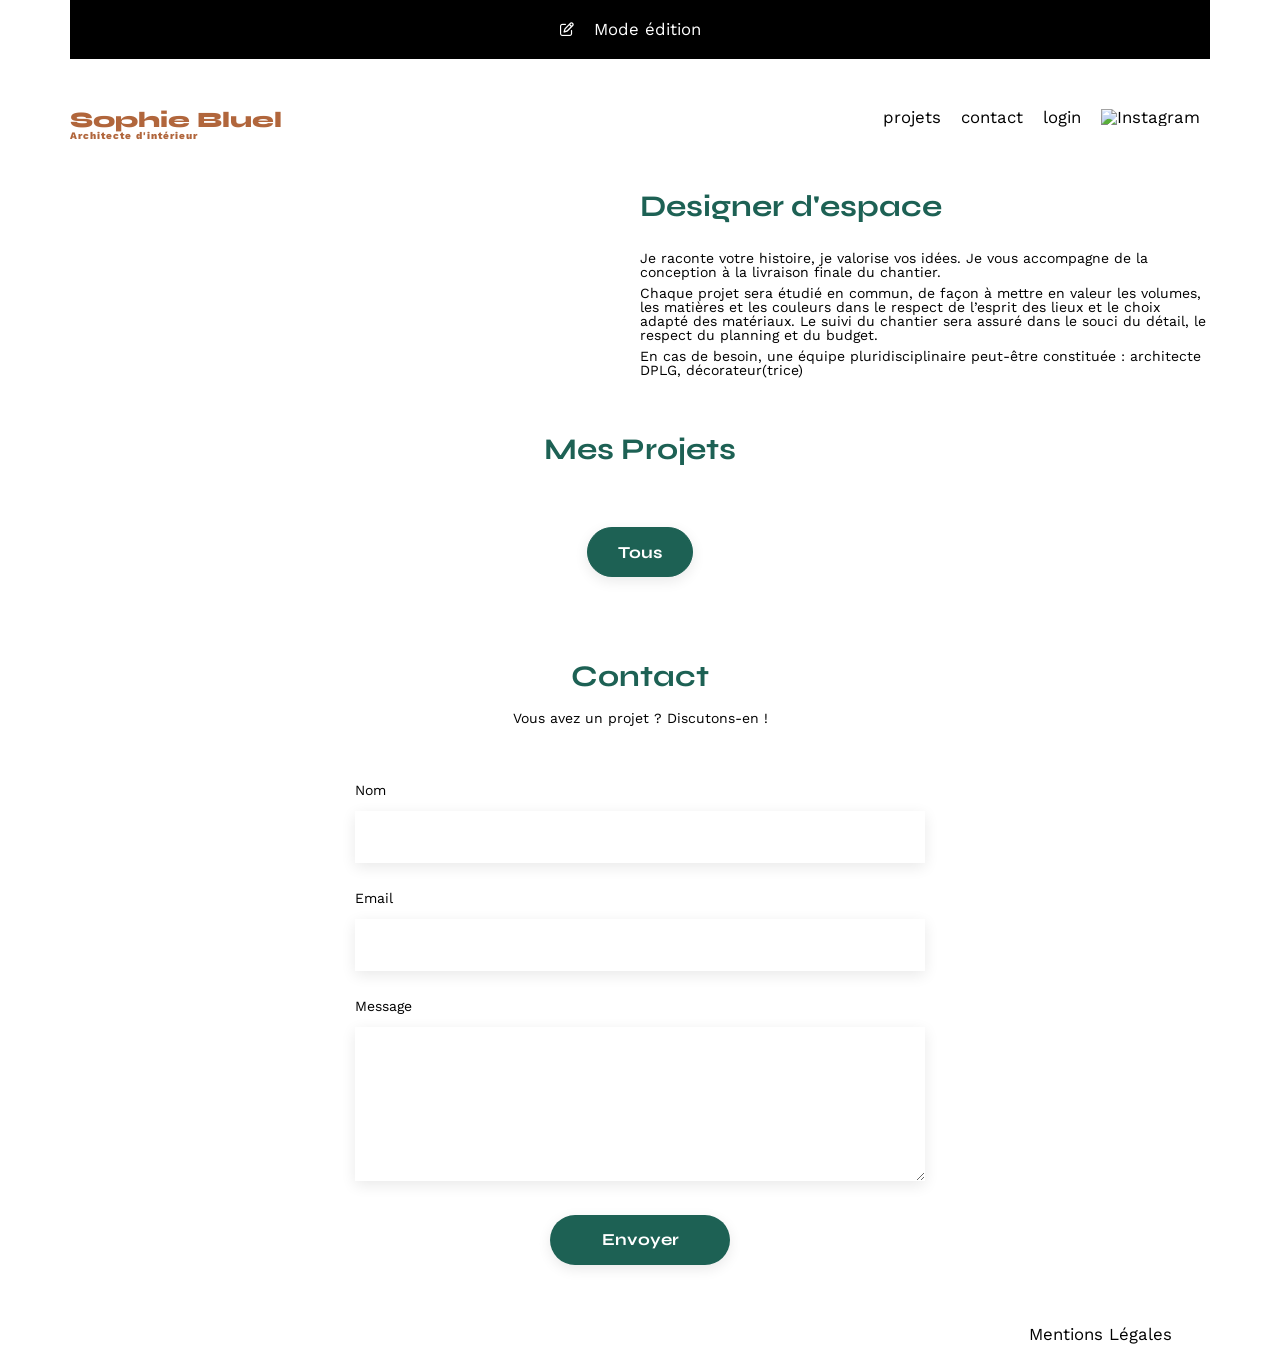
==== FrontEnd/index.html @ e696f2a2 "html css/ ajout du bandeau mode edition js/ajout du passage en mode edition dynamique" ====
<!doctype html>
<html lang="fr">
  <head>
    <meta charset="UTF-8" />
    <title>Sophie Bluel - Architecte d'intérieur</title>
    <meta name="viewport" content="width=device-width, initial-scale=1.0" />
    <link rel="preconnect" href="https://fonts.googleapis.com" />
    <link rel="preconnect" href="https://fonts.gstatic.com" crossorigin />
    <link
      href="https://fonts.googleapis.com/css2?family=Syne:wght@700;800&family=Work+Sans&display=swap"
      rel="stylesheet"
    />
    <meta name="description" content="" />
    <link rel="stylesheet" href="./assets/style.css" />
     <link rel="stylesheet" href="https://cdnjs.cloudflare.com/ajax/libs/font-awesome/6.5.0/css/all.min.css">

    <script src="assets/script/main-page.js" defer></script>
	
  </head>
  <body>
    <div class="edition-mode hidden">
      <i class="fa-regular fa-pen-to-square"></i>

      <p>Mode édition</p>
    </div>
    <header>
      
      <a href="index.html"><h1>Sophie Bluel <span>Architecte d'intérieur</span></h1></a>
      <nav>
        <ul>
          <li>projets</li>
          <li>contact</li>
         <a href="./pages/login.html"> <li>login</li></a>
          <li><img src="./assets/icons/instagram.png" alt="Instagram" /></li>
        </ul>
      </nav>
    </header>
    <main>
      <section id="introduction">
        <figure>
          <img src="./assets/images/sophie-bluel.png" alt="" />
        </figure>
        <article>
          <h2>Designer d'espace</h2>
          <p>
            Je raconte votre histoire, je valorise vos idées. Je vous accompagne
            de la conception à la livraison finale du chantier.
          </p>
          <p>
            Chaque projet sera étudié en commun, de façon à mettre en valeur les
            volumes, les matières et les couleurs dans le respect de l’esprit
            des lieux et le choix adapté des matériaux. Le suivi du chantier
            sera assuré dans le souci du détail, le respect du planning et du
            budget.
          </p>
          <p>
            En cas de besoin, une équipe pluridisciplinaire peut-être constituée
            : architecte DPLG, décorateur(trice)
          </p>
        </article>
      </section>
      <section id="portfolio">
        <h2>Mes Projets</h2>
        <div class="button_container">
          <button id="button-all" class="button_active">Tous</button>
        </div>
        <div id="gallery" class="gallery">
          <!-- Ici la gellerie charger depuis l'API -->
        </div>



      </section>
      <section id="contact">
        <h2>Contact</h2>
        <p>Vous avez un projet ? Discutons-en !</p>
        <form action="#" method="post">
          <label for="name">Nom</label>
          <input type="text" name="name" id="name" />
          <label for="email">Email</label>
          <input type="email" name="email" id="email" />
          <label for="message">Message</label>
          <textarea name="message" id="message" cols="30" rows="10"></textarea>
          <input type="submit" value="Envoyer" />
        </form>
      </section>
    </main>

    <footer>
      <nav>
        <ul>
          <li>Mentions Légales</li>
        </ul>
      </nav>
    </footer>
  </body>
</html>
---- FrontEnd/assets/style.css ----
/* http://meyerweb.com/eric/tools/css/reset/
   v2.0 | 20110126
   License: none (public domain)
*/

html, body, div, span, applet, object, iframe,
h1, h2, h3, h4, h5, h6, p, blockquote, pre,
a, abbr, acronym, address, big, cite, code,
del, dfn, em, img, ins, kbd, q, s, samp,
small, strike, strong, sub, sup, tt, var,
b, u, i, center,
dl, dt, dd, ol, ul, li,
fieldset, form, label, legend,
table, caption, tbody, tfoot, thead, tr, th, td,
article, aside, canvas, details, embed,
figure, figcaption, footer, header, hgroup,
menu, nav, output, ruby, section, summary,
time, mark, audio, video {
	margin: 0;
	padding: 0;
	border: 0;
	font-size: 100%;
	font: inherit;
	vertical-align: baseline;
}
/* HTML5 display-role reset for older browsers */
article, aside, details, figcaption, figure,
footer, header, hgroup, menu, nav, section {
	display: block;
}
body {
	line-height: 1;
}
ol, ul {
	list-style: none;
}
blockquote, q {
	quotes: none;
}
blockquote:before, blockquote:after,
q:before, q:after {
	content: '';
	content: none;
}
table {
	border-collapse: collapse;
	border-spacing: 0;
}
/** end reset css**/
body {
	max-width: 1140px;
	margin:auto;
	font-family: 'Work Sans' ;
	font-size: 14px;
}
header {
	display: flex;
	justify-content: space-between;
	margin: 50px 0
}
section {
	margin: 50px 0
}

h1{
	display: flex;
	flex-direction: column;
	font-family: 'Syne';
	font-size: 22px;
	font-weight: 800;
	color: #B1663C
}

h1 > span {
	font-family: 'Work Sans';
	font-size:10px;
	letter-spacing: 0.1em;
;
}

h2{
	font-family: 'Syne';
	font-weight: 700;
	font-size: 30px;
	color: #1D6154
}
nav ul {
	display: flex;
	align-items: center;
	list-style-type: none;

}
nav li {
	padding: 0 10px;
	font-size: 1.2em;
}

li:hover {
	color: #B1663C;
}
#introduction {
	display: flex;
	align-items: center;
}
#introduction figure {
	flex: 1
}
#introduction img {
	display: block;
	margin: auto;
	width: 80%;
}

#introduction article {
	flex: 1
}
#introduction h2 {
	margin-bottom: 1em;
}

#introduction p {
	margin-bottom: 0.5em;
}
#portfolio h2 {
	text-align: center;
	margin-bottom: 1em;
}
.gallery {
	width: 100%;
	display: grid;
	grid-template-columns: 1fr 1fr 1fr;
	grid-column-gap: 20px;
	grid-row-gap: 20px;
}

.gallery img {
	width: 100%;

}
#contact {
	width: 50%;
margin: auto;
}
#contact > * {
	text-align: center;

}
#contact h2{
	margin-bottom: 20px;
}
#contact form {
	text-align: left;
	margin-top:30px;
	display: flex;
	flex-direction: column;
}

#contact input {
	height: 50px;
	font-size: 1.2em;
	border: none;
	box-shadow: 0px 4px 14px rgba(0, 0, 0, 0.09);
}
#contact label {
	margin: 2em 0 1em 0;
}
#contact textarea {
	border: none;
	box-shadow: 0px 4px 14px rgba(0, 0, 0, 0.09);
}

input[type="submit"] {
	font-family: 'Syne';
	font-weight: 700;
	color: white;
	background-color: #1D6154;
	margin : 2em auto ;
	width: 180px;
	text-align: center;
	border-radius: 60px ;
}

footer nav ul {
	display: flex;
	justify-content: flex-end;
	margin: 2em
}



/**********CSS ajouter***************/
.button_container button{
font-family: 'Syne';
	font-weight: 700;
	
	margin : 2em auto ;
	padding: 0px 30px;
	text-align: center;
	border-radius: 60px ;
	height: 50px;
	font-size: 1.2em;
	border: 1px, solid ;
	border-color: #1D6154;
	box-shadow: 0px 4px 14px rgba(0, 0, 0, 0.09);
}
input[type="submit"], .button_active{

color: white;
	background-color: #1D6154;
}

.button_inactive{
color: #1D6154;
	background-color: white;

}

.button_container{
display: flex;
justify-content: center;
width: fit-content;
margin: 0 auto;
gap: 10px;

}

.teste{
background-color: #5da1b6;

}

.hidden{
display: none;

}

a {
text-decoration: none;
color: inherit;
cursor: pointer;
}

.edition-mode{
display: flex;
	background-color: black;
	flex-direction: row;
	align-items: center;
	justify-content: center;
}

.edition-mode p{
color: white;
padding: 21px 20px;
	font-size: 1.2em;
	text-align: center;
}

.fa-regular {
color: white;

}
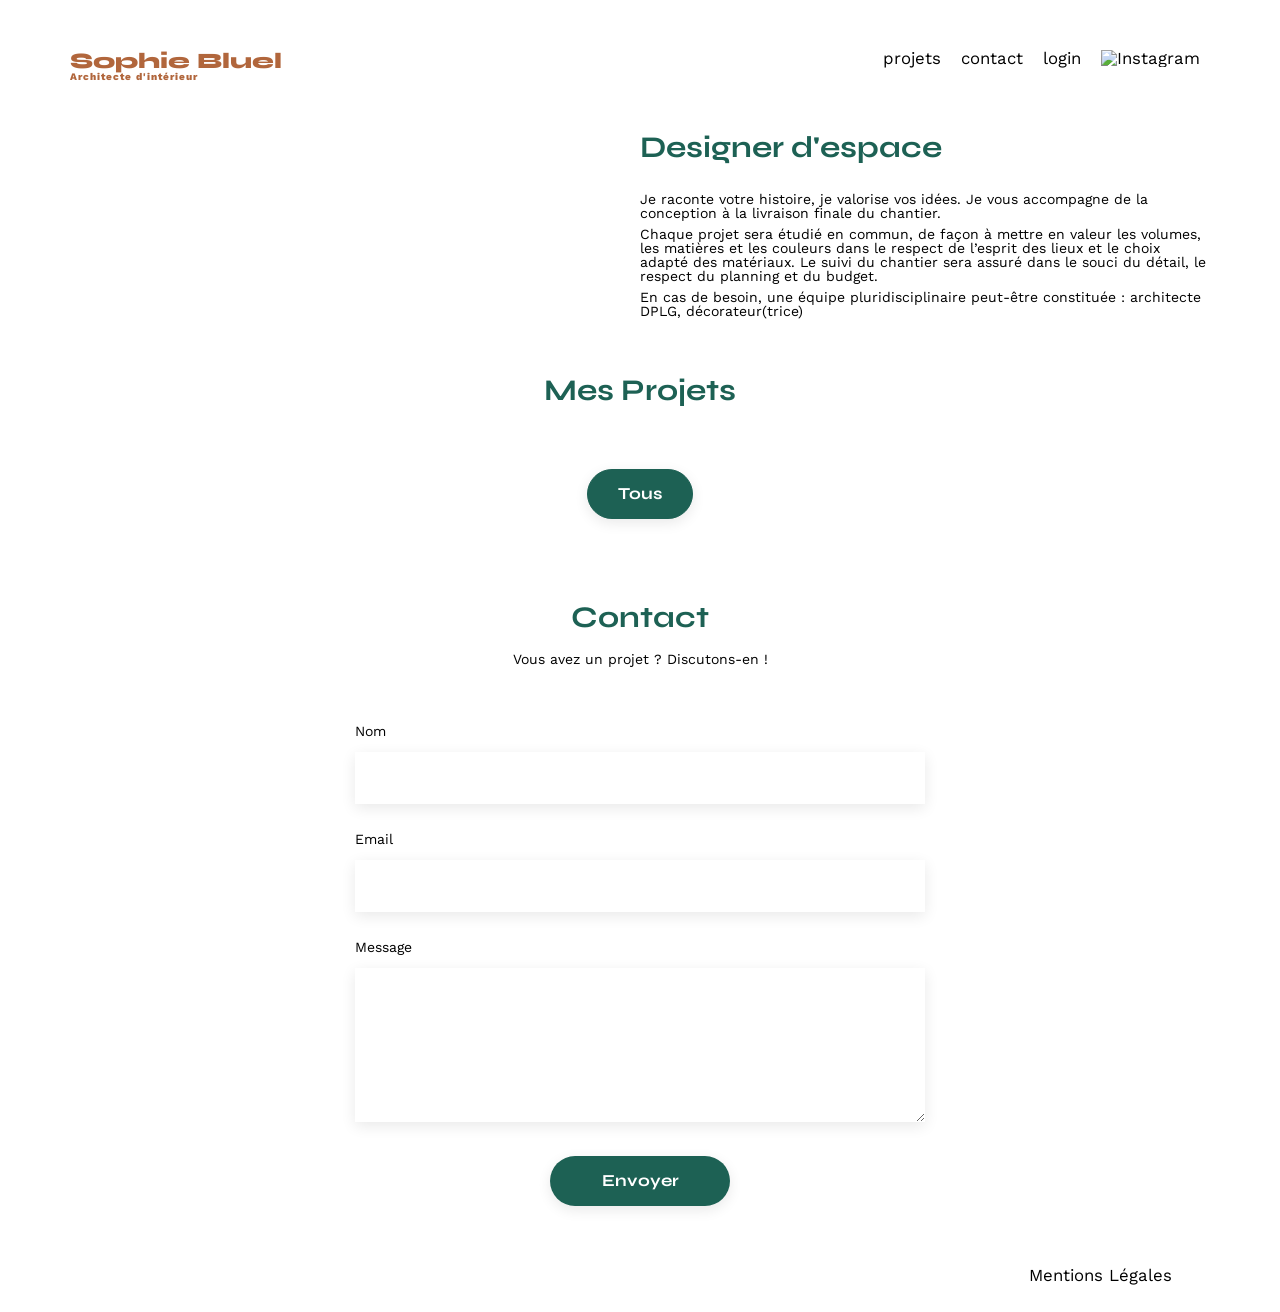
==== commit 21c7eb86: "fix bug html css sur banniere edition" ====
--- a/FrontEnd/index.html
+++ b/FrontEnd/index.html
@@ -18,6 +18,8 @@
 	
   </head>
   <body>
+
+    <!--Banniére pour le mode édition cacher de base-->
     <div class="edition-mode hidden">
       <i class="fa-regular fa-pen-to-square"></i>
 
--- a/FrontEnd/assets/style.css
+++ b/FrontEnd/assets/style.css
@@ -230,7 +230,7 @@
 }
 
 .hidden{
-display: none;
+display: none !important;
 
 }
 
@@ -260,3 +260,6 @@
 
 }
 
+.cacher{
+	display: none;
+}
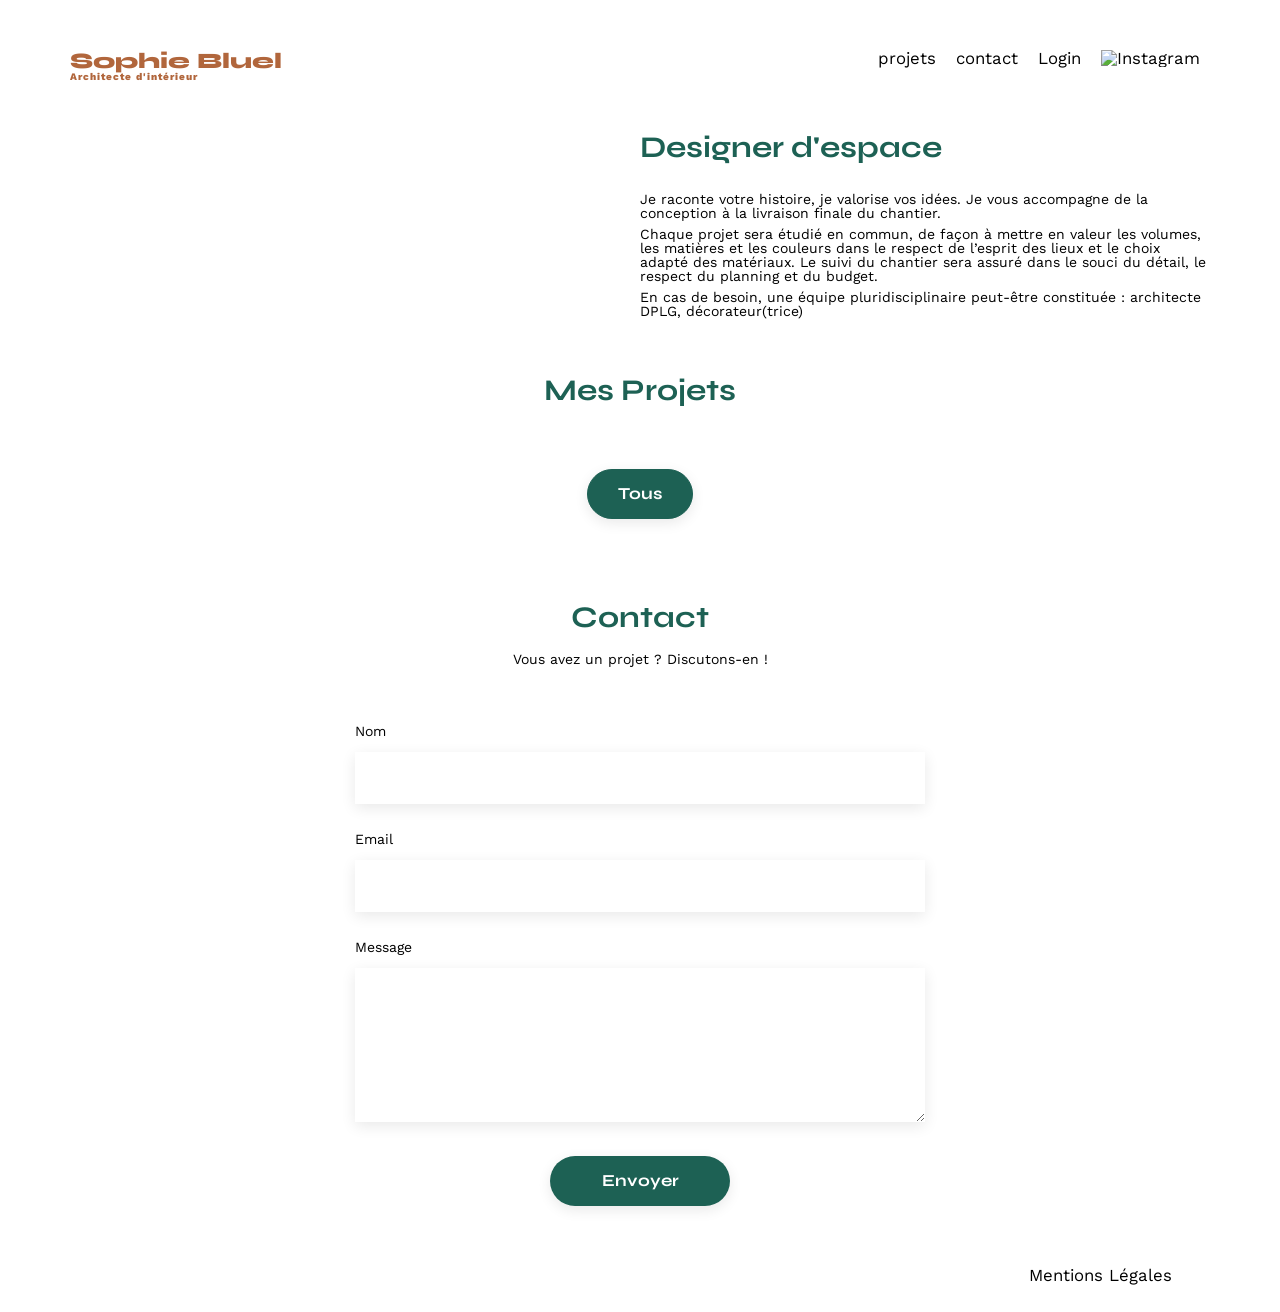
==== commit de1e1c35: "js ajout du retour en mode editon, ajout du bouton logout, et deconexion" ====
--- a/FrontEnd/index.html
+++ b/FrontEnd/index.html
@@ -32,7 +32,8 @@
         <ul>
           <li>projets</li>
           <li>contact</li>
-         <a href="./pages/login.html"> <li>login</li></a>
+         <li id="login-text">login</li>
+
           <li><img src="./assets/icons/instagram.png" alt="Instagram" /></li>
         </ul>
       </nav>
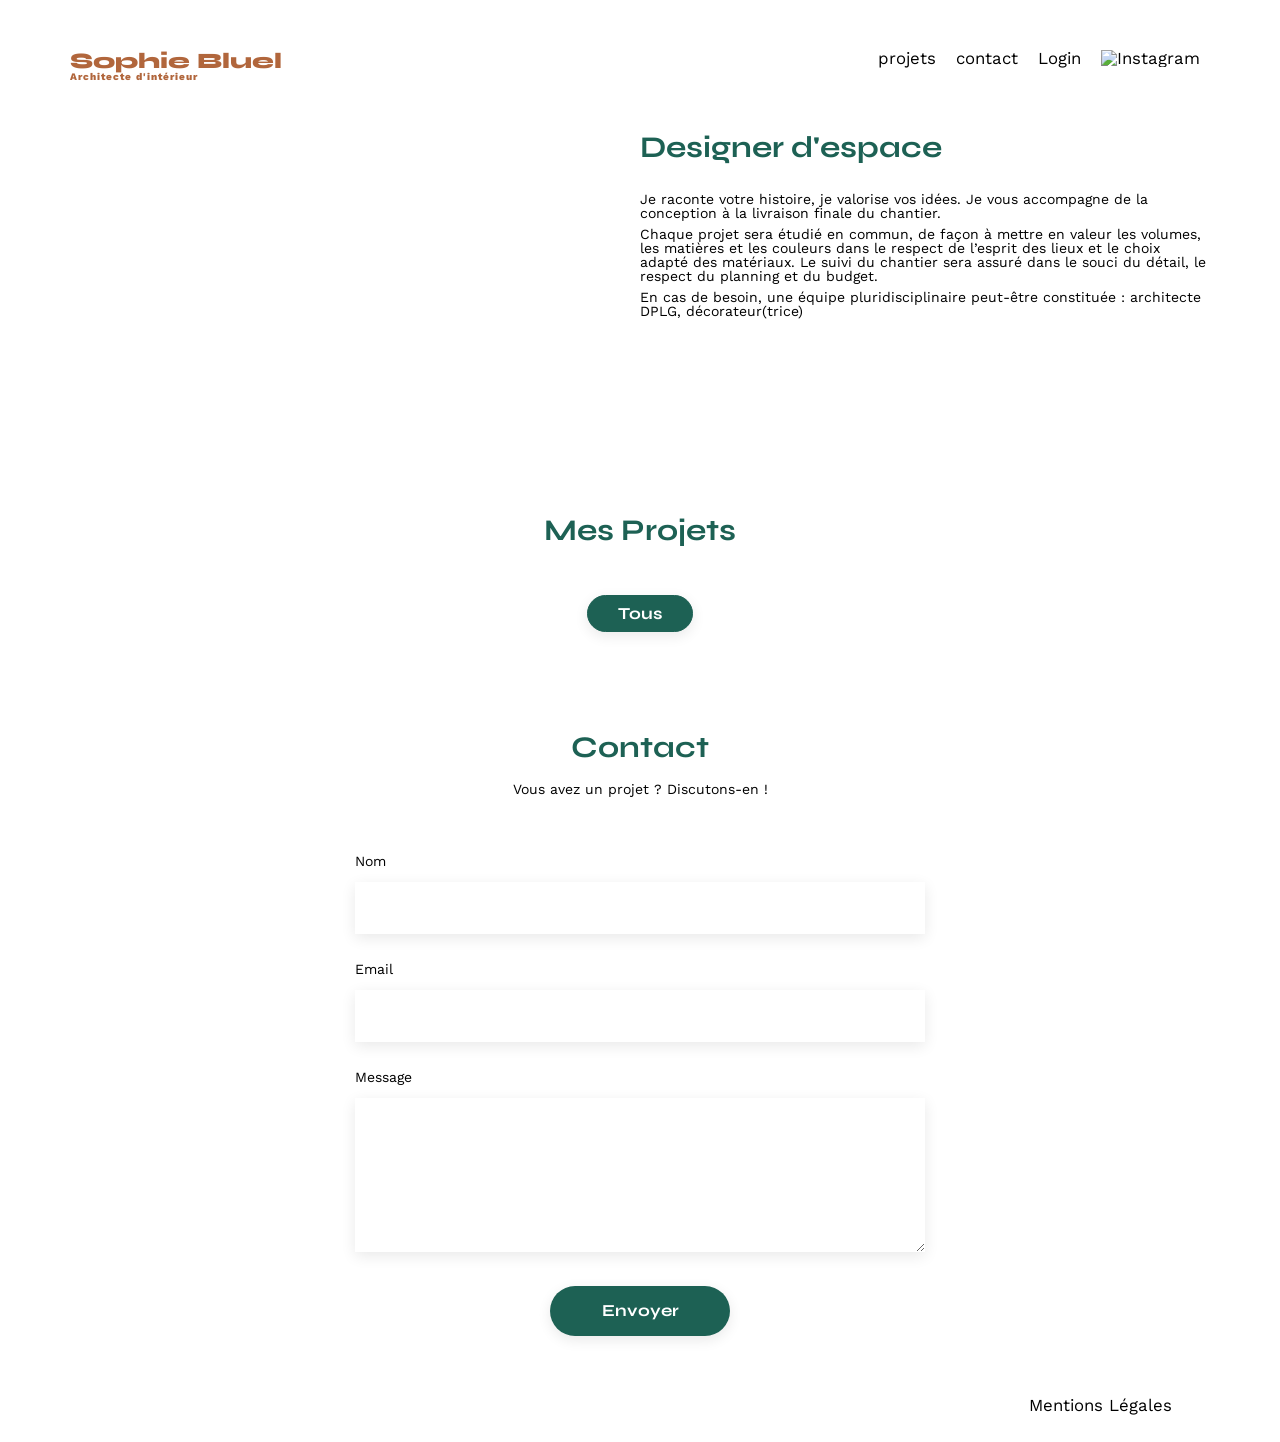
==== commit 1b0c1e6c: "html css/mise en forme du mode edition js/réorganisation du code" ====
--- a/FrontEnd/index.html
+++ b/FrontEnd/index.html
@@ -12,13 +12,14 @@
     />
     <meta name="description" content="" />
     <link rel="stylesheet" href="./assets/style.css" />
-     <link rel="stylesheet" href="https://cdnjs.cloudflare.com/ajax/libs/font-awesome/6.5.0/css/all.min.css">
+    <link
+      rel="stylesheet"
+      href="https://cdnjs.cloudflare.com/ajax/libs/font-awesome/6.5.0/css/all.min.css"
+    />
 
     <script src="assets/script/main-page.js" defer></script>
-	
   </head>
   <body>
-
     <!--Banniére pour le mode édition cacher de base-->
     <div class="edition-mode hidden">
       <i class="fa-regular fa-pen-to-square"></i>
@@ -26,13 +27,15 @@
       <p>Mode édition</p>
     </div>
     <header>
-      
-      <a href="index.html"><h1>Sophie Bluel <span>Architecte d'intérieur</span></h1></a>
+      <a href="index.html"
+        ><h1>Sophie Bluel <span>Architecte d'intérieur</span></h1></a
+      >
       <nav>
         <ul>
           <li>projets</li>
           <li>contact</li>
-         <li id="login-text">login</li>
+
+          <li id="login-text">login</li>
 
           <li><img src="./assets/icons/instagram.png" alt="Instagram" /></li>
         </ul>
@@ -63,16 +66,20 @@
         </article>
       </section>
       <section id="portfolio">
+        <div class="text-projet-container">
         <h2>Mes Projets</h2>
+        <div class="container-button-modif">
+          <i class="fa-regular fa-pen-to-square"></i>
+          <p>modifier</p>
+        </div>
+        </div>
         <div class="button_container">
           <button id="button-all" class="button_active">Tous</button>
+          <!--Ici les boutons des catégorie seront chargés-->
         </div>
         <div id="gallery" class="gallery">
           <!-- Ici la gellerie charger depuis l'API -->
         </div>
-
-
-
       </section>
       <section id="contact">
         <h2>Contact</h2>
--- a/FrontEnd/assets/style.css
+++ b/FrontEnd/assets/style.css
@@ -122,8 +122,11 @@
 	margin-bottom: 0.5em;
 }
 #portfolio h2 {
+	display: flex;
 	text-align: center;
 	margin-bottom: 1em;
+	justify-content: center;
+	margin: 0px; /* bug rencontrer !!! mettre à 0 */
 }
 .gallery {
 	width: 100%;
@@ -193,11 +196,11 @@
 font-family: 'Syne';
 	font-weight: 700;
 	
-	margin : 2em auto ;
+	margin : 50px auto ;
 	padding: 0px 30px;
 	text-align: center;
 	border-radius: 60px ;
-	height: 50px;
+	height: 37px;
 	font-size: 1.2em;
 	border: 1px, solid ;
 	border-color: #1D6154;
@@ -222,6 +225,8 @@
 margin: 0 auto;
 gap: 10px;
 
+min-height: 128px;
+
 }
 
 .teste{
@@ -237,7 +242,7 @@
 a {
 text-decoration: none;
 color: inherit;
-cursor: pointer;
+
 }
 
 .edition-mode{
@@ -255,11 +260,60 @@
 	text-align: center;
 }
 
-.fa-regular {
+.edition-mode .fa-regular {
 color: white;
 
 }
 
 .cacher{
 	display: none;
+}
+
+#portfolio{
+display: flex;
+flex-direction: column;
+
+}
+
+nav{
+
+	cursor: pointer;
+}
+
+.container-button-modif{
+display: flex;
+flex-direction: row;
+gap: 5px;
+align-items: center;
+}
+
+.container-button-modif p{
+font-size: 16px;
+
+}
+
+
+
+.text-projet-container{
+display: flex;
+flex-direction: row;
+justify-content: center;
+gap: 20px;
+margin-top: 140px;
+
+}
+
+.fa-regular.fa-pen-to-square{
+	height: 18px;
+	justify-content: center;
+
+	
+
+}
+
+
+
+.hidden-visibility{
+
+	visibility: hidden;
 }
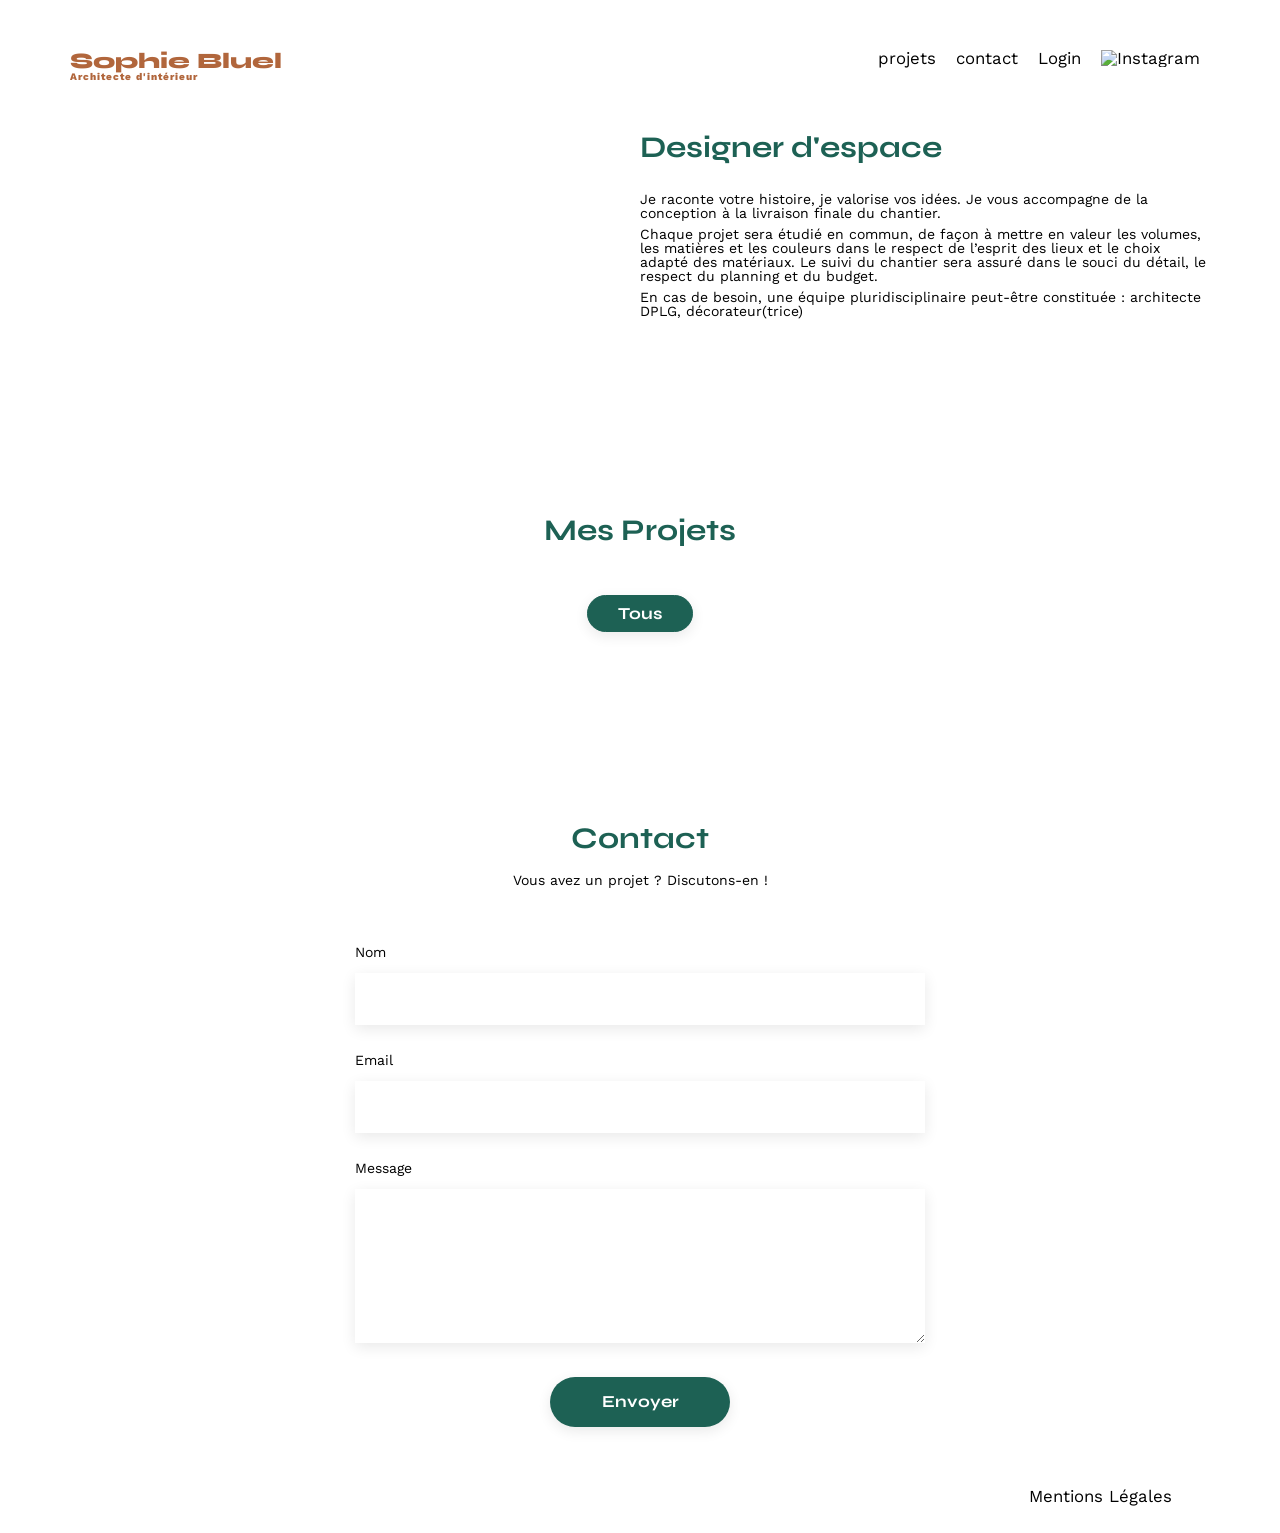
==== commit 8888a75e: "feat: implement modal functionality for gallery with delete option" ====
--- a/FrontEnd/index.html
+++ b/FrontEnd/index.html
@@ -67,11 +67,11 @@
       </section>
       <section id="portfolio">
         <div class="text-projet-container">
-        <h2>Mes Projets</h2>
-        <div class="container-button-modif">
-          <i class="fa-regular fa-pen-to-square"></i>
-          <p>modifier</p>
-        </div>
+          <h2>Mes Projets</h2>
+          <div class="container-button-modif">
+            <i class="fa-regular fa-pen-to-square"></i>
+            <p>modifier</p>
+          </div>
         </div>
         <div class="button_container">
           <button id="button-all" class="button_active">Tous</button>
@@ -103,5 +103,29 @@
         </ul>
       </nav>
     </footer>
+
+    <div class="overlay hidden"></div>
+
+    <section class="modale hidden">
+      <button id="fermer"><i class="fa-solid fa-xmark"></i></button>
+      <p>Galerie photo</p>
+      <div class="work_model_container">
+        
+      <!-- Ici les figure de la gallerie seront cloné pour la modale-->
+
+
+
+      
+        
+</div>
+
+<hr class="separateur">
+<button  id="test" >bouton teste</button>
+  <button class="btn_ajouter button_active" >Ajouter</button>
+
+    </section>
+
+
+    
   </body>
 </html>
--- a/FrontEnd/assets/style.css
+++ b/FrontEnd/assets/style.css
@@ -134,6 +134,7 @@
 	grid-template-columns: 1fr 1fr 1fr;
 	grid-column-gap: 20px;
 	grid-row-gap: 20px;
+	margin-top: 50px;
 }
 
 .gallery img {
@@ -192,11 +193,11 @@
 
 
 /**********CSS ajouter***************/
-.button_container button{
+.button_container button, .btn_ajouter{
 font-family: 'Syne';
 	font-weight: 700;
 	
-	margin : 50px auto ;
+	margin: 0;
 	padding: 0px 30px;
 	text-align: center;
 	border-radius: 60px ;
@@ -229,10 +230,6 @@
 
 }
 
-.teste{
-background-color: #5da1b6;
-
-}
 
 .hidden{
 display: none !important;
@@ -285,11 +282,17 @@
 flex-direction: row;
 gap: 5px;
 align-items: center;
+cursor: pointer;
 }
 
 .container-button-modif p{
 font-size: 16px;
 
+}
+
+.container-button-modif:hover{
+
+	color: #B1663C;
 }
 
 
@@ -300,6 +303,7 @@
 justify-content: center;
 gap: 20px;
 margin-top: 140px;
+margin-bottom: 50px;
 
 }
 
@@ -316,4 +320,122 @@
 .hidden-visibility{
 
 	visibility: hidden;
+}
+
+
+/***********Modal et Overlay*****************/
+.overlay {
+  position: fixed;
+  top: 0;
+  left: 0;
+  width: 100%;
+  height: 100%;
+  background: rgba(0, 0, 0, 0.5);
+  z-index: 10;
+}
+
+#fermer{
+
+position: absolute;
+top: 10px;
+right: 10px;
+background: none;
+border: none;
+
+
+}
+
+
+
+.fa-solid.fa-xmark{
+font-size: 14px;
+
+}
+
+.fa-solid.fa-xmark:hover{
+color: #B1663C;
+
+}
+
+
+
+.modale p{
+
+font-size: 26px;
+text-align: center;
+
+
+
+}
+
+.modale {
+  position: fixed;
+  top: 40%;
+  left: 50%;
+  transform: translate(-50%, -50%);
+  background: white;
+  padding: 20px;
+  z-index: 20;
+  width: 40%;
+  max-height: 80vh;
+  display: flex;
+  flex-direction: column;
+  align-items: center;
+  
+  border-radius: 10px;
+}
+
+.work_model_container {
+  display: grid;
+  grid-template-columns: repeat(5, 1fr);
+  gap: 10px;
+  overflow-y: auto; /* scroll ici seulement */
+  width: 100%;
+  padding: 10px 50px;
+  box-sizing: border-box;
+}
+
+.work_model_container figure {
+  margin: 0;
+  position: relative;
+}
+
+.work_model_container figure img {
+  width: 100%;
+  height: 100px;
+  object-fit: cover;
+  display: block;
+  border-radius: 5px;
+}
+
+.separateur {
+  width: 80%;
+  border: 1px solid #ccc;
+  margin: 15px auto;
+}
+
+.trash-can-icon {
+  position: absolute;
+  background: #000000;
+  border-radius: 2px;
+  width: 17px;
+  height: 17px;
+  top: 10px;
+  right: 10px;
+  display: flex;
+  align-items: center;
+  justify-content: center;
+}
+
+.fa-solid.fa-trash-can {
+  font-size: 9px;
+  color: white;
+}
+
+.test{
+
+position: fixed;
+left: 100px;
+top: 100px;
+
 }
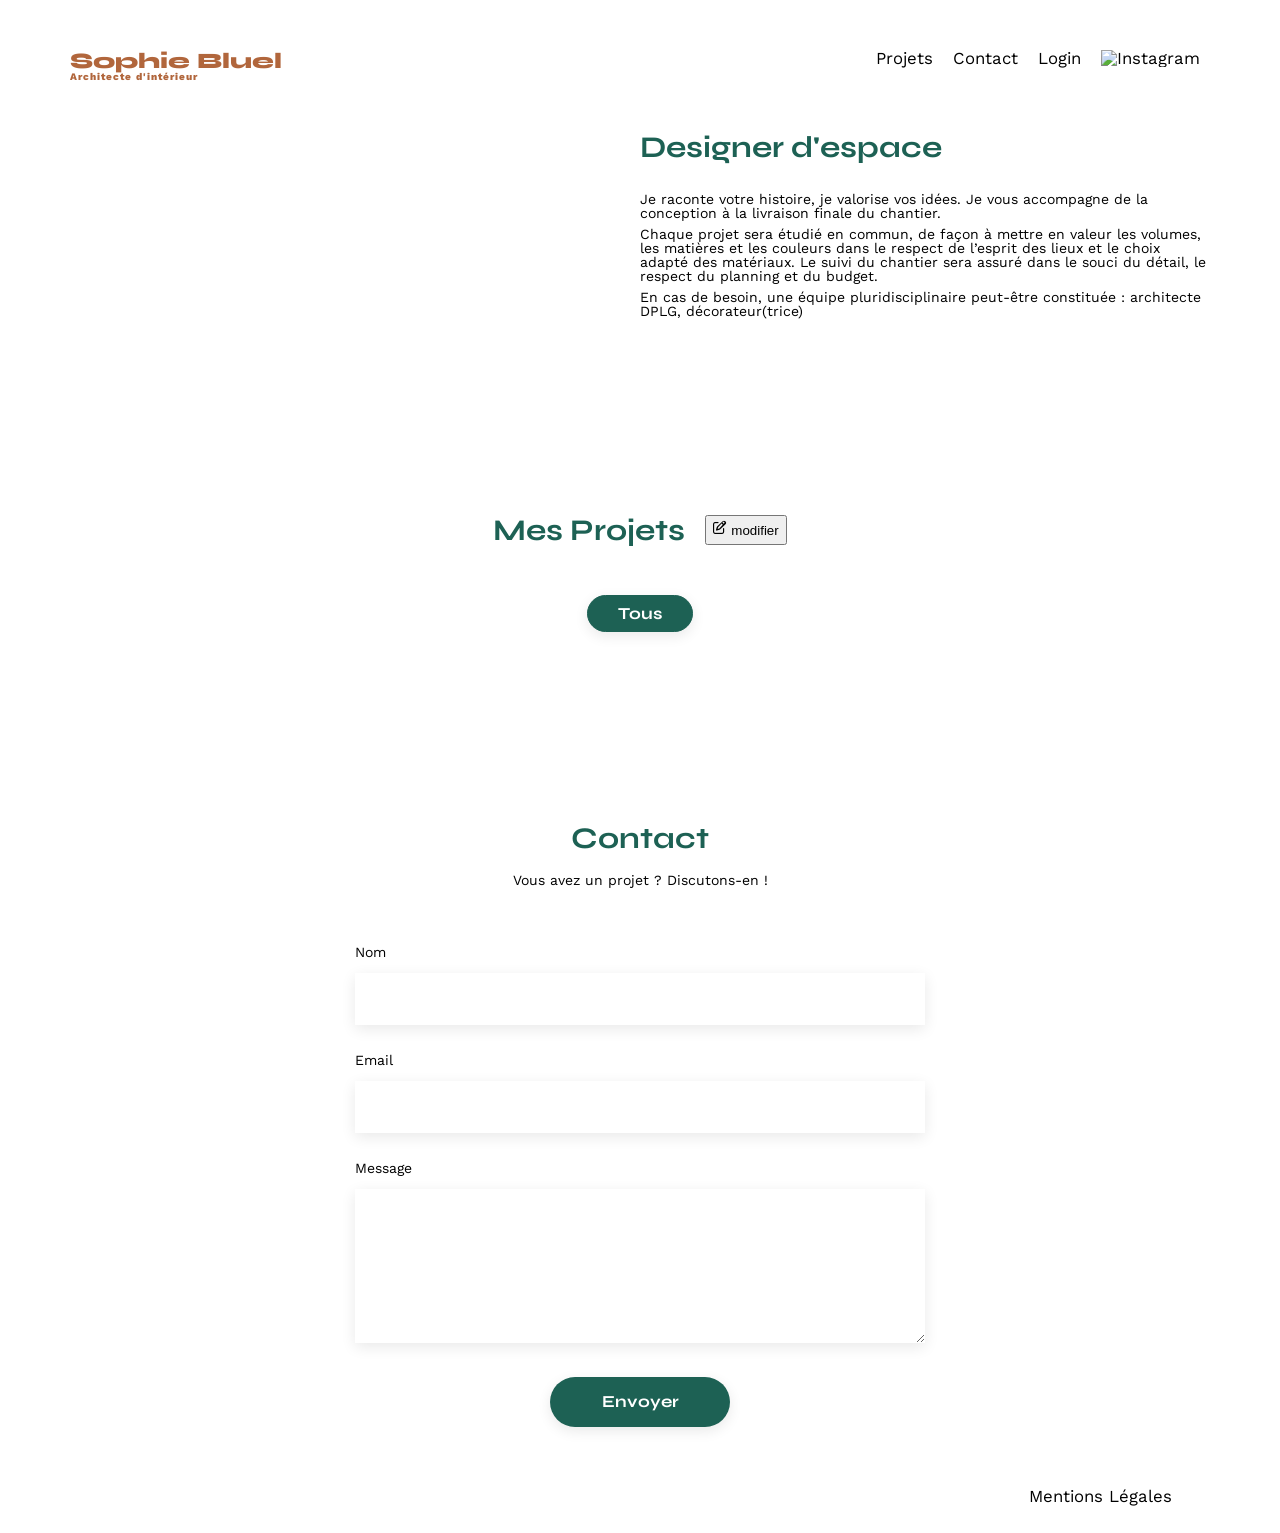
==== commit 75b431a1: "feat: ajout de l'image de prewiex, fix bug" ====
--- a/FrontEnd/index.html
+++ b/FrontEnd/index.html
@@ -1,131 +1,174 @@
 <!doctype html>
 <html lang="fr">
-  <head>
-    <meta charset="UTF-8" />
-    <title>Sophie Bluel - Architecte d'intérieur</title>
-    <meta name="viewport" content="width=device-width, initial-scale=1.0" />
-    <link rel="preconnect" href="https://fonts.googleapis.com" />
-    <link rel="preconnect" href="https://fonts.gstatic.com" crossorigin />
-    <link
-      href="https://fonts.googleapis.com/css2?family=Syne:wght@700;800&family=Work+Sans&display=swap"
-      rel="stylesheet"
-    />
-    <meta name="description" content="" />
-    <link rel="stylesheet" href="./assets/style.css" />
-    <link
-      rel="stylesheet"
-      href="https://cdnjs.cloudflare.com/ajax/libs/font-awesome/6.5.0/css/all.min.css"
-    />
 
-    <script src="assets/script/main-page.js" defer></script>
-  </head>
-  <body>
-    <!--Banniére pour le mode édition cacher de base-->
-    <div class="edition-mode hidden">
-      <i class="fa-regular fa-pen-to-square"></i>
+<head>
+  <meta charset="UTF-8" />
+  <title>Sophie Bluel - Architecte d'intérieur</title>
+  <meta name="viewport" content="width=device-width, initial-scale=1.0" />
+  <link rel="preconnect" href="https://fonts.googleapis.com" />
+  <link rel="preconnect" href="https://fonts.gstatic.com" crossorigin />
+  <link href="https://fonts.googleapis.com/css2?family=Syne:wght@700;800&family=Work+Sans&display=swap"
+    rel="stylesheet" />
+  <meta name="description" content="" />
+  <link rel="stylesheet" href="./assets/style.css" />
+  <link rel="stylesheet" href="https://cdnjs.cloudflare.com/ajax/libs/font-awesome/6.5.0/css/all.min.css" />
 
-      <p>Mode édition</p>
-    </div>
-    <header>
-      <a href="index.html"
-        ><h1>Sophie Bluel <span>Architecte d'intérieur</span></h1></a
-      >
-      <nav>
-        <ul>
-          <li>projets</li>
-          <li>contact</li>
+  <script src="assets/script/main-page.js" defer></script>
+</head>
 
-          <li id="login-text">login</li>
+<body>
+  <!--Banniére pour le mode édition cacher de base-->
+  <div class="edition-mode hidden">
+    <i class="fa-regular fa-pen-to-square" aria-hidden="true"></i>
 
-          <li><img src="./assets/icons/instagram.png" alt="Instagram" /></li>
-        </ul>
-      </nav>
-    </header>
-    <main>
-      <section id="introduction">
-        <figure>
-          <img src="./assets/images/sophie-bluel.png" alt="" />
-        </figure>
-        <article>
-          <h2>Designer d'espace</h2>
-          <p>
-            Je raconte votre histoire, je valorise vos idées. Je vous accompagne
-            de la conception à la livraison finale du chantier.
-          </p>
-          <p>
-            Chaque projet sera étudié en commun, de façon à mettre en valeur les
-            volumes, les matières et les couleurs dans le respect de l’esprit
-            des lieux et le choix adapté des matériaux. Le suivi du chantier
-            sera assuré dans le souci du détail, le respect du planning et du
-            budget.
-          </p>
-          <p>
-            En cas de besoin, une équipe pluridisciplinaire peut-être constituée
-            : architecte DPLG, décorateur(trice)
-          </p>
-        </article>
-      </section>
-      <section id="portfolio">
-        <div class="text-projet-container">
-          <h2>Mes Projets</h2>
-          <div class="container-button-modif">
-            <i class="fa-regular fa-pen-to-square"></i>
-            <p>modifier</p>
-          </div>
-        </div>
-        <div class="button_container">
-          <button id="button-all" class="button_active">Tous</button>
-          <!--Ici les boutons des catégorie seront chargés-->
-        </div>
-        <div id="gallery" class="gallery">
-          <!-- Ici la gellerie charger depuis l'API -->
-        </div>
-      </section>
-      <section id="contact">
-        <h2>Contact</h2>
-        <p>Vous avez un projet ? Discutons-en !</p>
-        <form action="#" method="post">
-          <label for="name">Nom</label>
-          <input type="text" name="name" id="name" />
-          <label for="email">Email</label>
-          <input type="email" name="email" id="email" />
-          <label for="message">Message</label>
-          <textarea name="message" id="message" cols="30" rows="10"></textarea>
-          <input type="submit" value="Envoyer" />
-        </form>
-      </section>
-    </main>
+    <p>Mode édition</p>
+  </div>
+  <header>
+    <a href="index.html">
+      <h1>Sophie Bluel <span>Architecte d'intérieur</span></h1>
+    </a>
+    <nav>
+      <ul>
+        <li><a href="#portfolio">Projets</a></li>
+        <li><a href="#contact">Contact</a></li>
+        <li><a id="login-text">Login</a></li>
+        <li>
+          <a href="https://instagram.com/..." target="_blank" rel="noopener">
+            <img src="./assets/icons/instagram.png" alt="Instagram" />
+          </a>
+        </li>
+      </ul>
+    </nav>
 
-    <footer>
-      <nav>
-        <ul>
-          <li>Mentions Légales</li>
-        </ul>
-      </nav>
-    </footer>
+  </header>
+  <main>
+    <section id="introduction">
+      <figure>
+        <img src="./assets/images/sophie-bluel.png" alt="" />
+      </figure>
+      <article>
+        <h2>Designer d'espace</h2>
+        <p>
+          Je raconte votre histoire, je valorise vos idées. Je vous accompagne
+          de la conception à la livraison finale du chantier.
+        </p>
+        <p>
+          Chaque projet sera étudié en commun, de façon à mettre en valeur les
+          volumes, les matières et les couleurs dans le respect de l’esprit
+          des lieux et le choix adapté des matériaux. Le suivi du chantier
+          sera assuré dans le souci du détail, le respect du planning et du
+          budget.
+        </p>
+        <p>
+          En cas de besoin, une équipe pluridisciplinaire peut-être constituée
+          : architecte DPLG, décorateur(trice)
+        </p>
+      </article>
+    </section>
+    <section id="portfolio">
+      <div class="text-projet-container">
+        <h2>Mes Projets</h2>
+        <button type="button" class="container-button-modif">
+          <i class="fa-regular fa-pen-to-square" aria-hidden="true"></i>
+          <span>modifier</span>
+        </button>
 
-    <div class="overlay hidden"></div>
+      </div>
+      <div class="button_container">
+        <button id="button-all" class="button_active">Tous</button>
+        <!--Ici les boutons des catégorie seront chargés-->
+      </div>
+      <div id="gallery" class="gallery">
+        <!-- Ici la gellerie charger depuis l'API -->
+      </div>
+    </section>
+    <section id="contact">
+      <h2>Contact</h2>
+      <p>Vous avez un projet ? Discutons-en !</p>
+      <form action="#" method="post">
+        <label for="name">Nom</label>
+        <input type="text" name="name" id="name" />
+        <label for="email">Email</label>
+        <input type="email" name="email" id="email" />
+        <label for="message">Message</label>
+        <textarea name="message" id="message" cols="30" rows="10"></textarea>
+        <input type="submit" value="Envoyer" />
+      </form>
+    </section>
+  </main>
 
-    <section class="modale hidden">
-      <button id="fermer"><i class="fa-solid fa-xmark"></i></button>
-      <p>Galerie photo</p>
-      <div class="work_model_container">
-        
-      <!-- Ici les figure de la gallerie seront cloné pour la modale-->
+  <footer>
+    <nav>
+      <ul>
+        <li><a href="#">Mentions Légales</a></li>
+      </ul>
+    </nav>
+  </footer>
 
 
 
-      
-        
-</div>
 
-<hr class="separateur">
-<button  id="test" >bouton teste</button>
-  <button class="btn_ajouter button_active" >Ajouter</button>
+  <dialog id="modale" aria-labelledby="modale-titre">
+    <button id="retour" aria-label="Retour" class="hidden">
+      <i class="fa-solid fa-arrow-left" aria-hidden="true"></i>
+    </button>
+    <button id="fermer" aria-label="Fermer">
+      <i class="fa-solid fa-xmark" aria-hidden="true"></i>
+    </button>
 
-    </section>
+    <!--id"modale-titre" pour être mieux gérer par 
+  les utilisateur de lecteur avec aria-labellebdy-->
+    <p id="modale-titre">Galerie photo</p>
+
+    <!-- Vue galerie -->
+    <div class="modal-view modal-gallery">
+
+      <div class="work_model_container">
+        <!-- figures clonées -->
+      </div>
+
+      <hr class="separateur" />
+      <button class="btn_ajouter button_active">Ajouter</button>
+    </div>
+
+    <!-- Vue ajout photo -->
+    <div class="modal-view modal-add hidden">
 
 
-    
-  </body>
-</html>
+      <form id="form-ajout-photo">
+        <div class="upload-zone">
+          <i class="fa-regular fa-image upload-icon" aria-hidden="true"></i>
+
+          <label for="input-photo" class="btn-upload">
+            + Ajouter photo
+            <input type="file" name="input-photo" id="input-photo" accept=".jpg,.jpeg,.png" hidden />
+          </label>
+
+          <span class="upload-info">jpg, png : 4mo max</span>
+
+          <!--Image pour l'apérçu masquer de base-->
+          <img id="preview-image" class="preview-image hidden" alt="Aperçu de la photo choisie" />
+        </div>
+
+        <label for="title" class="label-form">Titre</label>
+        <input type="text" id="title" class="input-form" />
+
+        <label for="category" class="label-form">Catégorie</label>
+        <select id="category" class="input-form">
+          <option value=""></option>
+          <option value="1">Objets</option>
+          <option value="2">Appartements</option>
+          <option value="3">Hôtels & restaurants</option>
+        </select>
+
+        <hr class="separateur" />
+
+        <button type="submit" class="btn_valider" disabled>Valider</button>
+      </form>
+    </div>
+
+  </dialog>
+
+</body>
+
+</html>
--- a/FrontEnd/assets/style.css
+++ b/FrontEnd/assets/style.css
@@ -323,16 +323,8 @@
 }
 
 
-/***********Modal et Overlay*****************/
-.overlay {
-  position: fixed;
-  top: 0;
-  left: 0;
-  width: 100%;
-  height: 100%;
-  background: rgba(0, 0, 0, 0.5);
-  z-index: 10;
-}
+/***********Modal*****************/
+
 
 #fermer{
 
@@ -368,21 +360,25 @@
 
 }
 
-.modale {
+dialog#modale {
   position: fixed;
-  top: 40%;
-  left: 50%;
+  top: 100vh;
+  left: 100vh;
   transform: translate(-50%, -50%);
   background: white;
   padding: 20px;
   z-index: 20;
   width: 40%;
   max-height: 80vh;
+  
+  border: none;
+  border-radius: 10px;
+}
+
+dialog#modale[open] {
   display: flex;
   flex-direction: column;
   align-items: center;
-  
-  border-radius: 10px;
 }
 
 .work_model_container {
@@ -438,4 +434,111 @@
 left: 100px;
 top: 100px;
 
-}+}
+
+/*******Modale Ajouter vue**/
+
+#retour {
+  position: absolute;
+  top: 10px;
+  left: 10px;
+  background: none;
+  border: none;
+  font-size: 16px;
+  cursor: pointer;
+}
+
+#retour:hover {
+  color: #B1663C;
+}
+
+.modal-view {
+  position: relative;
+  width: 100%;
+  display: flex;
+  flex-direction: column;
+  align-items: center;
+}
+
+/* Formulaire */
+#form-ajout-photo {
+  width: 100%;
+  display: flex;
+  flex-direction: column;
+  padding: 0 30px;
+  box-sizing: border-box;
+}
+
+.upload-zone {
+  background-color: #E8F1F6;
+  border-radius: 5px;
+  display: flex;
+  flex-direction: column;
+  align-items: center;
+  justify-content: center;
+  padding: 30px 20px;
+  margin-bottom: 20px;
+}
+
+.upload-icon {
+  font-size: 60px;
+  color: #B9C5CC;
+  margin-bottom: 15px;
+}
+
+.btn-upload {
+  background-color: #CBD6DC;
+  color: #306685;
+  font-weight: 500;
+  padding: 10px 20px;
+  border-radius: 50px;
+  cursor: pointer;
+  font-size: 14px;
+}
+
+.btn-upload:hover {
+  background-color: #c0ccd3;
+}
+
+.upload-info {
+  font-size: 11px;
+  color: #444;
+  margin-top: 10px;
+}
+
+.label-form {
+  font-size: 14px;
+  color: #3D3D3D;
+  margin-bottom: 5px;
+  margin-top: 15px;
+}
+
+.input-form {
+  border: none;
+  box-shadow: 0px 3px 6px rgba(0, 0, 0, 0.16);
+  border-radius: 3px;
+  height: 50px;
+  padding: 0 10px;
+  font-size: 14px;
+}
+
+.btn_valider {
+  background-color: #A7A7A7;
+  color: white;
+  border: none;
+  border-radius: 50px;
+  padding: 12px 0;
+  width: 140px;
+  margin: 15px auto 0;
+  font-weight: 700;
+  cursor: pointer;
+}
+
+.btn_valider:enabled {
+  background-color: #1D6154;
+  cursor: pointer;
+}
+
+dialog#modale::backdrop {
+  background: rgba(0, 0, 0, 0.5);
+}
